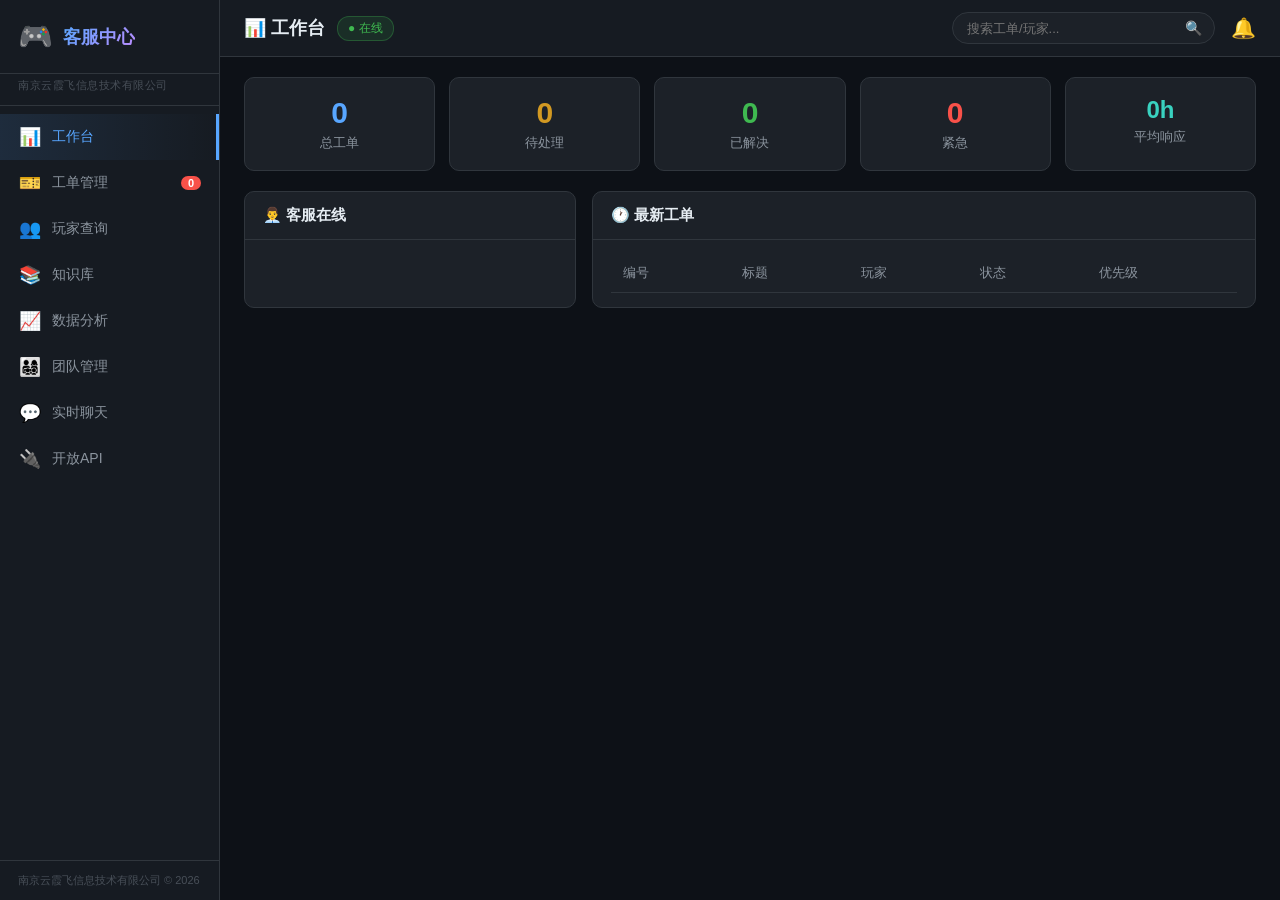
==== static/index.html @ 90fb7ded "🎮 游戏客服管理系统 - 初始提交 Game Customer Service Management System - FastAPI 后端 + SQLite 数据库 - WebSocket 实时聊天" ====
<!DOCTYPE html>
<html lang="zh-CN">
<head>
    <meta charset="UTF-8">
    <meta name="viewport" content="width=device-width, initial-scale=1.0">
    <title>🎮 游戏客服管理系统</title>
    <link rel="stylesheet" href="/static/css/style.css">
</head>
<body>
    <div id="app">
        <!-- Sidebar -->
        <aside class="sidebar">
            <div class="logo">
                <span class="logo-icon">🎮</span>
                <span class="logo-text">客服中心</span>
            </div>
            <div class="company-badge">南京云霞飞信息技术有限公司</div>
            <nav class="nav-menu">
                <div class="nav-item active" data-view="dashboard" onclick="switchView('dashboard')">
                    <span class="nav-icon">📊</span>
                    <span>工作台</span>
                </div>
                <div class="nav-item" data-view="tickets" onclick="switchView('tickets')">
                    <span class="nav-icon">🎫</span>
                    <span>工单管理</span>
                    <span class="badge" id="ticket-badge">0</span>
                </div>
                <div class="nav-item" data-view="players" onclick="switchView('players')">
                    <span class="nav-icon">👥</span>
                    <span>玩家查询</span>
                </div>
                <div class="nav-item" data-view="knowledge" onclick="switchView('knowledge')">
                    <span class="nav-icon">📚</span>
                    <span>知识库</span>
                </div>
                <div class="nav-item" data-view="analytics" onclick="switchView('analytics')">
                    <span class="nav-icon">📈</span>
                    <span>数据分析</span>
                </div>
                <div class="nav-item" data-view="team" onclick="switchView('team')">
                    <span class="nav-icon">👨‍👩‍👧‍👦</span>
                    <span>团队管理</span>
                </div>
                <div class="nav-item" data-view="livechat" onclick="switchView('livechat')">
                    <span class="nav-icon">💬</span>
                    <span>实时聊天</span>
                    <span class="badge" id="livechat-badge" style="display:none">0</span>
                </div>
                <div class="nav-item" onclick="window.open('/api-docs.html','_self')">
                    <span class="nav-icon">🔌</span>
                    <span>开放API</span>
                </div>
            </nav>
            <div class="sidebar-footer">
                <div class="version">南京云霞飞信息技术有限公司 © 2026</div>
            </div>
        </aside>

        <!-- Main Content -->
        <main class="main-content">
            <header class="topbar">
                <div class="topbar-left">
                    <h2 id="view-title">📊 工作台</h2>
                    <span class="online-status">● 在线</span>
                </div>
                <div class="topbar-right">
                    <div class="search-box">
                        <input type="text" id="global-search" placeholder="搜索工单/玩家..." onkeydown="if(event.key==='Enter')globalSearch()">
                        <button onclick="globalSearch()">🔍</button>
                    </div>
                    <div class="notif-bell">🔔</div>
                </div>
            </header>

            <div class="content-area">

                <!-- ═══ DASHBOARD ═══ -->
                <div id="view-dashboard" class="view active">
                    <div class="stats-grid" id="stats-grid">
                        <div class="stat-card stat-total"><div class="stat-value" id="stat-total">0</div><div class="stat-label">总工单</div></div>
                        <div class="stat-card stat-open"><div class="stat-value" id="stat-open">0</div><div class="stat-label">待处理</div></div>
                        <div class="stat-card stat-resolved"><div class="stat-value" id="stat-resolved">0</div><div class="stat-label">已解决</div></div>
                        <div class="stat-card stat-urgent"><div class="stat-value" id="stat-urgent">0</div><div class="stat-label">紧急</div></div>
                        <div class="stat-card stat-avg"><div class="stat-value" id="stat-avg">0h</div><div class="stat-label">平均响应</div></div>
                    </div>

                    <div class="dashboard-grid">
                        <div class="card card-agents">
                            <div class="card-header"><h3>👨‍💼 客服在线</h3></div>
                            <div class="card-body" id="agent-list"></div>
                        </div>
                        <div class="card card-recent">
                            <div class="card-header"><h3>🕐 最新工单</h3></div>
                            <div class="card-body"><table id="recent-tickets-table"><thead><tr><th>编号</th><th>标题</th><th>玩家</th><th>状态</th><th>优先级</th></tr></thead><tbody></tbody></table></div>
                        </div>
                    </div>
                </div>

                <!-- ═══ TICKETS ═══ -->
                <div id="view-tickets" class="view">
                    <div class="toolbar">
                        <div class="filter-group">
                            <select id="filter-status" onchange="loadTickets()">
                                <option value="">全部状态</option>
                                <option value="open">待处理</option>
                                <option value="in_progress">处理中</option>
                                <option value="waiting_player">等待玩家</option>
                                <option value="resolved">已解决</option>
                                <option value="closed">已关闭</option>
                            </select>
                            <select id="filter-priority" onchange="loadTickets()">
                                <option value="">全部优先级</option>
                                <option value="urgent">紧急</option>
                                <option value="high">高</option>
                                <option value="medium">中</option>
                                <option value="low">低</option>
                            </select>
                            <select id="filter-category" onchange="loadTickets()">
                                <option value="">全部类别</option>
                                <option value="account">账号</option>
                                <option value="payment">充值</option>
                                <option value="gameplay">游戏</option>
                                <option value="bug">BUG</option>
                                <option value="report">举报</option>
                                <option value="other">其他</option>
                            </select>
                            <input type="text" id="ticket-search" placeholder="搜索工单..." onkeydown="if(event.key==='Enter')loadTickets()">
                        </div>
                        <button class="btn btn-primary" onclick="openNewTicket()">➕ 新建工单</button>
                    </div>
                    <div class="card">
                        <div class="card-body"><table id="tickets-table"><thead><tr><th>编号</th><th>标题</th><th>类别</th><th>玩家</th><th>客服</th><th>优先级</th><th>状态</th><th>时间</th><th>操作</th></tr></thead><tbody></tbody></table></div>
                    </div>
                    <div class="pagination" id="tickets-pagination"></div>
                </div>

                <!-- ═══ TICKET DETAIL (modal) ═══ -->
                <div id="ticket-modal" class="modal-overlay" style="display:none" onclick="if(event.target===this)closeTicketModal()">
                    <div class="modal ticket-modal-content">
                        <div class="modal-header">
                            <h3 id="ticket-detail-title">工单详情</h3>
                            <span class="modal-close" onclick="closeTicketModal()">✕</span>
                        </div>
                        <div class="modal-body">
                            <div id="ticket-detail-main"></div>
                        </div>
                    </div>
                </div>

                <!-- ═══ NEW TICKET MODAL ═══ -->
                <div id="new-ticket-modal" class="modal-overlay" style="display:none" onclick="if(event.target===this)closeNewTicketModal()">
                    <div class="modal">
                        <div class="modal-header">
                            <h3>新建工单</h3>
                            <span class="modal-close" onclick="closeNewTicketModal()">✕</span>
                        </div>
                        <div class="modal-body">
                            <div class="form-group">
                                <label>玩家ID</label>
                                <input type="text" id="new-ticket-player" placeholder="输入玩家ID">
                            </div>
                            <div class="form-group">
                                <label>标题</label>
                                <input type="text" id="new-ticket-title" placeholder="工单标题">
                            </div>
                            <div class="form-group">
                                <label>类别</label>
                                <select id="new-ticket-category">
                                    <option value="account">账号</option>
                                    <option value="payment">充值</option>
                                    <option value="gameplay">游戏</option>
                                    <option value="bug">BUG</option>
                                    <option value="report">举报</option>
                                    <option value="other">其他</option>
                                </select>
                            </div>
                            <div class="form-group">
                                <label>优先级</label>
                                <select id="new-ticket-priority">
                                    <option value="low">低</option>
                                    <option value="medium" selected>中</option>
                                    <option value="high">高</option>
                                    <option value="urgent">紧急</option>
                                </select>
                            </div>
                            <div class="form-group">
                                <label>描述</label>
                                <textarea id="new-ticket-desc" rows="5" placeholder="详细描述问题..."></textarea>
                            </div>
                            <button class="btn btn-primary" onclick="submitNewTicket()">提交工单</button>
                        </div>
                    </div>
                </div>

                <!-- ═══ PLAYERS ═══ -->
                <div id="view-players" class="view">
                    <div class="toolbar">
                        <div class="filter-group">
                            <input type="text" id="player-search" placeholder="搜索玩家ID/昵称..." onkeydown="if(event.key==='Enter')loadPlayers()">
                        </div>
                        <button class="btn btn-primary" onclick="loadPlayers()">🔍 搜索</button>
                    </div>
                    <div class="card">
                            <div class="card-body"><table id="players-table"><thead><tr><th>ID</th><th>昵称</th><th>语言</th><th>服务器</th><th>等级</th><th>VIP</th><th>充值</th><th>状态</th><th>工单数</th><th>操作</th></tr></thead><tbody></tbody></table></div>
                    </div>
                    <div class="pagination" id="players-pagination"></div>
                </div>

                <!-- ═══ PLAYER DETAIL MODAL ═══ -->
                <div id="player-modal" class="modal-overlay" style="display:none" onclick="if(event.target===this)closePlayerModal()">
                    <div class="modal player-modal-content">
                        <div class="modal-header">
                            <h3 id="player-detail-title">玩家详情</h3>
                            <span class="modal-close" onclick="closePlayerModal()">✕</span>
                        </div>
                        <div class="modal-body" id="player-detail-body"></div>
                        <div class="modal-footer" style="padding:12px 20px;border-top:1px solid var(--border);display:flex;gap:8px;align-items:center">
                            <label style="font-size:13px;color:var(--text-secondary)">语言设置:</label>
                            <select id="player-lang-select" style="background:var(--bg-card);border:1px solid var(--border);border-radius:var(--radius-sm);padding:6px 10px;color:var(--text-primary);font-size:13px" onchange="updatePlayerLanguage()"></select>
                        </div>
                    </div>
                </div>

                <!-- ═══ KNOWLEDGE BASE ═══ -->
                <div id="view-knowledge" class="view">
                    <div class="toolbar">
                        <div class="filter-group">
                            <input type="text" id="kb-search" placeholder="搜索知识库..." onkeydown="if(event.key==='Enter')loadKB()">
                            <select id="kb-category" onchange="loadKB()">
                                <option value="">全部分类</option>
                                <option value="payment">充值</option>
                                <option value="account">账号</option>
                                <option value="report">举报</option>
                                <option value="general">通用</option>
                                <option value="bug">BUG</option>
                                <option value="gameplay">游戏</option>
                            </select>
                        </div>
                        <button class="btn btn-primary" onclick="openNewArticle()">📝 新建文章</button>
                    </div>
                    <div class="kb-grid" id="kb-list"></div>
                </div>

                <!-- ═══ KNOWLEDGE ARTICLE MODAL ═══ -->
                <div id="article-modal" class="modal-overlay" style="display:none" onclick="if(event.target===this)closeArticleModal()">
                    <div class="modal article-modal-content">
                        <div class="modal-header">
                            <h3 id="article-title">知识文章</h3>
                            <span class="modal-close" onclick="closeArticleModal()">✕</span>
                        </div>
                        <div class="modal-body" id="article-body"></div>
                    </div>
                </div>

                <!-- ═══ NEW ARTICLE MODAL ═══ -->
                <div id="new-article-modal" class="modal-overlay" style="display:none" onclick="if(event.target===this)closeNewArticleModal()">
                    <div class="modal">
                        <div class="modal-header">
                            <h3>新建文章</h3>
                            <span class="modal-close" onclick="closeNewArticleModal()">✕</span>
                        </div>
                        <div class="modal-body">
                            <div class="form-group"><label>标题</label><input type="text" id="new-article-title"></div>
                            <div class="form-group"><label>分类</label>
                                <select id="new-article-category">
                                    <option value="payment">充值</option>
                                    <option value="account">账号</option>
                                    <option value="report">举报</option>
                                    <option value="general">通用</option>
                                    <option value="bug">BUG</option>
                                    <option value="gameplay">游戏</option>
                                </select>
                            </div>
                            <div class="form-group"><label>标签 (逗号分隔)</label><input type="text" id="new-article-tags" placeholder="充值,到账,补发"></div>
                            <div class="form-group"><label>内容 (支持Markdown)</label><textarea id="new-article-content" rows="12"></textarea></div>
                            <button class="btn btn-primary" onclick="submitNewArticle()">保存文章</button>
                        </div>
                    </div>
                </div>

                <!-- ═══ ANALYTICS ═══ -->
                <div id="view-analytics" class="view">
                    <div class="toolbar">
                        <span style="color:#aaa;font-size:14px;">数据概览</span>
                        <select id="analytics-period" onchange="loadAnalytics()">
                            <option value="7d">最近7天</option>
                            <option value="30d">最近30天</option>
                        </select>
                    </div>
                    <div class="charts-grid">
                        <div class="card"><div class="card-header"><h3>📅 每日工单量</h3></div><div class="card-body"><div class="chart-bars" id="chart-daily"></div></div></div>
                        <div class="card"><div class="card-header"><h3>📂 类别分布</h3></div><div class="card-body"><div class="chart-bars" id="chart-categories"></div></div></div>
                        <div class="card"><div class="card-header"><h3>🎯 优先级分布</h3></div><div class="card-body"><div class="chart-donut" id="chart-priority"></div></div></div>
                        <div class="card"><div class="card-header"><h3>🏆 客服绩效</h3></div><div class="card-body"><div class="chart-bars" id="chart-agents"></div></div></div>
                    </div>
                </div>

                <!-- ═══ TEAM ═══ -->
                <div id="view-team" class="view">
                    <div class="card">
                        <div class="card-header"><h3>👨‍👩‍👧‍👦 团队成员</h3></div>
                        <div class="card-body"><div class="team-grid" id="team-list"></div></div>
                    </div>
                </div>

                <!-- ═══ LIVE CHAT ═══ -->
                <div id="view-livechat" class="view">
                    <div class="toolbar">
                        <span style="color:var(--text-secondary);font-size:14px">💬 实时在线聊天</span>
                        <span id="livechat-status" style="font-size:12px;color:var(--text-muted)">正在连接...</span>
                    </div>
                    <div class="livechat-layout">
                        <div class="card livechat-sidebar">
                            <div class="card-header"><h3>💬 活跃聊天</h3></div>
                            <div class="card-body" id="active-chats-list">
                                <div style="text-align:center;padding:30px;color:var(--text-muted)">暂无活跃聊天</div>
                            </div>
                        </div>
                        <div class="card livechat-main">
                            <div class="card-header" id="livechat-header" style="display:flex;justify-content:space-between;align-items:center">
                                <h3 id="livechat-title">选择一个聊天</h3>
                                <div id="livechat-actions" style="display:none;gap:6px">
                                    <button class="btn btn-sm" id="livechat-ai-btn" style="border-color:var(--accent-blue);color:var(--accent-blue)" onclick="suggestLiveChatReply()">🤖 AI建议</button>
                                </div>
                            </div>
                            <div class="card-body" id="livechat-messages">
                                <div style="text-align:center;padding:40px;color:var(--text-muted)">👈 从左侧选择一个活跃聊天</div>
                            </div>
                            <div id="livechat-input-area" style="display:none;padding:10px 18px;border-top:1px solid var(--border);gap:8px">
                                <textarea id="livechat-input" placeholder="输入消息..." style="flex:1;background:var(--bg-card);border:1px solid var(--border);border-radius:var(--radius-sm);padding:8px 12px;color:var(--text-primary);font-size:13px;resize:none;height:40px;outline:none;font-family:inherit" onkeydown="if(event.key==='Enter'&&!event.shiftKey){event.preventDefault();sendLiveChatMsg()}"></textarea>
                                <button class="btn btn-primary" onclick="sendLiveChatMsg()" style="align-self:flex-end">发送</button>
                            </div>
                        </div>
                    </div>
                </div>

            </div>
        </main>
    </div>

    <script src="/static/js/app.js"></script>
</body>
</html>
---- static/css/style.css ----
/* ═══════════════════════════════════════════════
   🎮 Game Customer Service - Dark Game Theme
   ═══════════════════════════════════════════════ */

:root {
    --bg-primary: #0d1117;
    --bg-secondary: #161b22;
    --bg-card: #1c2128;
    --bg-hover: #21262d;
    --border: #30363d;
    --text-primary: #e6edf3;
    --text-secondary: #8b949e;
    --text-muted: #484f58;
    --accent-blue: #58a6ff;
    --accent-green: #3fb950;
    --accent-orange: #d29922;
    --accent-red: #f85149;
    --accent-purple: #bc8cff;
    --accent-cyan: #39d2c0;
    --gradient-primary: linear-gradient(135deg, #58a6ff, #bc8cff);
    --gradient-danger: linear-gradient(135deg, #f85149, #d29922);
    --shadow: 0 2px 8px rgba(0,0,0,0.4);
    --radius: 10px;
    --radius-sm: 6px;
}

* { margin: 0; padding: 0; box-sizing: border-box; }

body {
    font-family: -apple-system, BlinkMacSystemFont, "Segoe UI", "PingFang SC", "Microsoft YaHei", sans-serif;
    background: var(--bg-primary);
    color: var(--text-primary);
    overflow: hidden;
    height: 100vh;
}

#app { display: flex; height: 100vh; }

/* ─── Sidebar ─── */
.sidebar {
    width: 220px;
    background: var(--bg-secondary);
    border-right: 1px solid var(--border);
    display: flex;
    flex-direction: column;
    flex-shrink: 0;
}

.logo {
    padding: 20px 18px;
    display: flex;
    align-items: center;
    gap: 10px;
    border-bottom: 1px solid var(--border);
}
.logo-icon { font-size: 28px; }
.logo-text {
    font-size: 18px;
    font-weight: 700;
    background: var(--gradient-primary);
    -webkit-background-clip: text;
    -webkit-text-fill-color: transparent;
}

.company-badge {
    padding: 4px 18px 12px;
    font-size: 11px;
    color: var(--text-muted);
    border-bottom: 1px solid var(--border);
    letter-spacing: 0.5px;
}

.nav-menu { flex: 1; padding: 8px 0; }
.nav-item {
    display: flex;
    align-items: center;
    gap: 10px;
    padding: 12px 18px;
    cursor: pointer;
    color: var(--text-secondary);
    transition: all 0.2s;
    font-size: 14px;
    position: relative;
}
.nav-item:hover {
    background: var(--bg-hover);
    color: var(--text-primary);
}
.nav-item.active {
    background: linear-gradient(90deg, rgba(88,166,255,0.12), transparent);
    color: var(--accent-blue);
    border-right: 3px solid var(--accent-blue);
}
.nav-icon { font-size: 18px; width: 24px; text-align: center; }
.badge {
    margin-left: auto;
    background: var(--accent-red);
    color: #fff;
    font-size: 11px;
    padding: 1px 7px;
    border-radius: 10px;
    font-weight: 600;
}

.sidebar-footer {
    padding: 12px 18px;
    border-top: 1px solid var(--border);
    color: var(--text-muted);
    font-size: 11px;
}

/* ─── Main Content ─── */
.main-content {
    flex: 1;
    display: flex;
    flex-direction: column;
    overflow: hidden;
}

.topbar {
    padding: 12px 24px;
    display: flex;
    justify-content: space-between;
    align-items: center;
    border-bottom: 1px solid var(--border);
    background: var(--bg-secondary);
}
.topbar-left { display: flex; align-items: center; gap: 12px; }
.topbar-left h2 { font-size: 18px; font-weight: 600; }
.online-status {
    font-size: 12px;
    color: var(--accent-green);
    background: rgba(63,185,80,0.12);
    padding: 3px 10px;
    border-radius: 12px;
    border: 1px solid rgba(63,185,80,0.3);
}
.topbar-right { display: flex; align-items: center; gap: 16px; }
.search-box {
    display: flex;
    align-items: center;
    background: var(--bg-card);
    border: 1px solid var(--border);
    border-radius: 20px;
    overflow: hidden;
}
.search-box input {
    background: transparent;
    border: none;
    padding: 7px 14px;
    color: var(--text-primary);
    font-size: 13px;
    width: 220px;
    outline: none;
}
.search-box button {
    background: transparent;
    border: none;
    padding: 7px 12px;
    cursor: pointer;
    font-size: 14px;
}
.notif-bell { cursor: pointer; font-size: 20px; }

.content-area {
    flex: 1;
    overflow-y: auto;
    padding: 20px 24px;
}

/* ─── Views ─── */
.view { display: none; }
.view.active { display: block; }

/* ─── Stats Grid ─── */
.stats-grid {
    display: grid;
    grid-template-columns: repeat(5, 1fr);
    gap: 14px;
    margin-bottom: 20px;
}
.stat-card {
    background: var(--bg-card);
    border: 1px solid var(--border);
    border-radius: var(--radius);
    padding: 18px;
    text-align: center;
    transition: transform 0.2s;
}
.stat-card:hover { transform: translateY(-2px); }
.stat-value {
    font-size: 30px;
    font-weight: 700;
    margin-bottom: 4px;
}
.stat-label { font-size: 13px; color: var(--text-secondary); }
.stat-total .stat-value { color: var(--accent-blue); }
.stat-open .stat-value { color: var(--accent-orange); }
.stat-resolved .stat-value { color: var(--accent-green); }
.stat-urgent .stat-value { color: var(--accent-red); }
.stat-avg .stat-value { color: var(--accent-cyan); font-size: 24px; }

/* ─── Cards ─── */
.card {
    background: var(--bg-card);
    border: 1px solid var(--border);
    border-radius: var(--radius);
    margin-bottom: 16px;
}
.card-header {
    padding: 14px 18px;
    border-bottom: 1px solid var(--border);
}
.card-header h3 { font-size: 15px; font-weight: 600; }
.card-body { padding: 14px 18px; }

.dashboard-grid {
    display: grid;
    grid-template-columns: 1fr 2fr;
    gap: 16px;
}

/* ─── Tables ─── */
table { width: 100%; border-collapse: collapse; font-size: 13px; }
thead th {
    text-align: left;
    padding: 10px 12px;
    color: var(--text-secondary);
    font-weight: 500;
    border-bottom: 1px solid var(--border);
    white-space: nowrap;
}
tbody td {
    padding: 10px 12px;
    border-bottom: 1px solid var(--border);
    white-space: nowrap;
}
tbody tr:hover { background: var(--bg-hover); }
tbody tr:last-child td { border-bottom: none; }

/* ─── Tags / Status / Priority ─── */
.tag {
    display: inline-block;
    font-size: 11px;
    padding: 2px 8px;
    border-radius: 10px;
    font-weight: 500;
    white-space: nowrap;
}
.tag-open { background: rgba(88,166,255,0.15); color: var(--accent-blue); }
.tag-in_progress, .tag-processing { background: rgba(210,153,34,0.15); color: var(--accent-orange); }
.tag-waiting_player { background: rgba(188,140,255,0.15); color: var(--accent-purple); }
.tag-resolved { background: rgba(63,185,80,0.15); color: var(--accent-green); }
.tag-closed { background: rgba(139,148,158,0.2); color: var(--text-secondary); }
.tag-urgent { background: rgba(248,81,73,0.15); color: var(--accent-red); }
.tag-high { background: rgba(210,153,34,0.15); color: var(--accent-orange); }
.tag-medium { background: rgba(88,166,255,0.15); color: var(--accent-blue); }
.tag-low { background: rgba(139,148,158,0.2); color: var(--text-secondary); }
.tag-account { background: rgba(188,140,255,0.15); color: var(--accent-purple); }
.tag-payment { background: rgba(57,210,192,0.15); color: var(--accent-cyan); }
.tag-gameplay, .tag-bug { background: rgba(210,153,34,0.15); color: var(--accent-orange); }
.tag-report { background: rgba(248,81,73,0.15); color: var(--accent-red); }

/* ─── Toolbar ─── */
.toolbar {
    display: flex;
    justify-content: space-between;
    align-items: center;
    margin-bottom: 14px;
    gap: 12px;
    flex-wrap: wrap;
}
.filter-group {
    display: flex;
    gap: 8px;
    flex-wrap: wrap;
    align-items: center;
}
.filter-group select, .filter-group input {
    background: var(--bg-card);
    border: 1px solid var(--border);
    border-radius: var(--radius-sm);
    padding: 7px 12px;
    color: var(--text-primary);
    font-size: 13px;
    outline: none;
}
.filter-group input { width: 180px; }

/* ─── Buttons ─── */
.btn {
    padding: 7px 16px;
    border: 1px solid var(--border);
    border-radius: var(--radius-sm);
    font-size: 13px;
    cursor: pointer;
    transition: all 0.2s;
    background: var(--bg-hover);
    color: var(--text-primary);
    white-space: nowrap;
}
.btn:hover { background: var(--border); }
.btn-primary {
    background: var(--accent-blue);
    color: #fff;
    border-color: var(--accent-blue);
}
.btn-primary:hover { filter: brightness(1.15); }
.btn-sm { padding: 4px 10px; font-size: 12px; }

/* ─── Modal ─── */
.modal-overlay {
    position: fixed;
    inset: 0;
    background: rgba(0,0,0,0.7);
    z-index: 1000;
    display: flex;
    align-items: center;
    justify-content: center;
}
.modal {
    background: var(--bg-secondary);
    border: 1px solid var(--border);
    border-radius: var(--radius);
    min-width: 500px;
    max-width: 700px;
    max-height: 85vh;
    overflow-y: auto;
    box-shadow: 0 8px 32px rgba(0,0,0,0.6);
}
.modal-header {
    display: flex;
    justify-content: space-between;
    align-items: center;
    padding: 16px 20px;
    border-bottom: 1px solid var(--border);
}
.modal-header h3 { font-size: 16px; font-weight: 600; }
.modal-close { cursor: pointer; font-size: 20px; color: var(--text-secondary); }
.modal-close:hover { color: var(--text-primary); }
.modal-body { padding: 20px; }

.ticket-modal-content { min-width: 700px; }
.player-modal-content { min-width: 650px; }
.article-modal-content { min-width: 650px; }

.form-group { margin-bottom: 14px; }
.form-group label {
    display: block;
    margin-bottom: 5px;
    font-size: 13px;
    color: var(--text-secondary);
}
.form-group input, .form-group select, .form-group textarea {
    width: 100%;
    background: var(--bg-card);
    border: 1px solid var(--border);
    border-radius: var(--radius-sm);
    padding: 8px 12px;
    color: var(--text-primary);
    font-size: 13px;
    outline: none;
    font-family: inherit;
}
.form-group textarea { resize: vertical; }

/* ─── Pagination ─── */
.pagination {
    display: flex;
    justify-content: center;
    gap: 6px;
    margin-top: 12px;
}
.pagination button {
    background: var(--bg-card);
    border: 1px solid var(--border);
    border-radius: 4px;
    padding: 5px 12px;
    color: var(--text-primary);
    cursor: pointer;
    font-size: 13px;
}
.pagination button:hover { background: var(--bg-hover); }
.pagination button.active { background: var(--accent-blue); border-color: var(--accent-blue); }

/* ─── KB Grid ─── */
.kb-grid {
    display: grid;
    grid-template-columns: repeat(auto-fill, minmax(280px, 1fr));
    gap: 14px;
}
.kb-card {
    background: var(--bg-card);
    border: 1px solid var(--border);
    border-radius: var(--radius);
    padding: 18px;
    cursor: pointer;
    transition: all 0.2s;
}
.kb-card:hover {
    border-color: var(--accent-blue);
    transform: translateY(-2px);
}
.kb-card h4 { font-size: 14px; margin-bottom: 6px; }
.kb-card .meta { font-size: 12px; color: var(--text-secondary); margin-bottom: 8px; }
.kb-card .tags { display: flex; gap: 4px; flex-wrap: wrap; }
.kb-card .tags span {
    font-size: 11px;
    background: rgba(88,166,255,0.1);
    color: var(--accent-blue);
    padding: 2px 7px;
    border-radius: 8px;
}

/* ─── Charts ─── */
.charts-grid {
    display: grid;
    grid-template-columns: 1fr 1fr;
    gap: 16px;
}
.chart-bars {
    display: flex;
    align-items: flex-end;
    gap: 6px;
    min-height: 140px;
    padding: 10px 0;
}
.chart-bar {
    flex: 1;
    background: var(--accent-blue);
    border-radius: 4px 4px 0 0;
    min-height: 4px;
    position: relative;
    transition: height 0.3s;
}
.chart-bar .bar-label {
    position: absolute;
    bottom: -20px;
    left: 50%;
    transform: translateX(-50%);
    font-size: 10px;
    color: var(--text-secondary);
    white-space: nowrap;
}
.chart-bar .bar-value {
    position: absolute;
    top: -18px;
    left: 50%;
    transform: translateX(-50%);
    font-size: 11px;
    font-weight: 600;
    color: var(--text-primary);
}
.chart-donut {
    display: flex;
    flex-direction: column;
    gap: 8px;
    padding: 10px 0;
}
.donut-item {
    display: flex;
    align-items: center;
    gap: 10px;
    font-size: 13px;
}
.donut-bar {
    flex: 1;
    height: 18px;
    background: var(--bg-hover);
    border-radius: 9px;
    overflow: hidden;
}
.donut-fill {
    height: 100%;
    border-radius: 9px;
    transition: width 0.5s;
}
.donut-label { min-width: 60px; }
.donut-count { min-width: 40px; text-align: right; color: var(--text-secondary); }

/* ─── Team Grid ─── */
.team-grid {
    display: grid;
    grid-template-columns: repeat(auto-fill, minmax(200px, 1fr));
    gap: 14px;
}
.team-card {
    background: var(--bg-card);
    border: 1px solid var(--border);
    border-radius: var(--radius);
    padding: 18px;
    text-align: center;
}
.team-card .avatar { font-size: 40px; margin-bottom: 8px; }
.team-card .name { font-size: 14px; font-weight: 600; }
.team-card .role {
    font-size: 12px;
    color: var(--text-secondary);
    margin-bottom: 8px;
}
.team-card .stats { font-size: 12px; color: var(--text-muted); }

/* ─── Agents on Dashboard ─── */
.agent-mini {
    display: flex;
    align-items: center;
    gap: 10px;
    padding: 8px 0;
    border-bottom: 1px solid var(--border);
}
.agent-mini:last-child { border-bottom: none; }
.agent-mini .avatar { font-size: 28px; }
.agent-mini .info { flex: 1; }
.agent-mini .name { font-size: 13px; font-weight: 500; }
.agent-mini .count { font-size: 12px; color: var(--accent-orange); }

/* ─── Ticket Detail ─── */
.ticket-info-row {
    display: flex;
    gap: 16px;
    margin-bottom: 16px;
    flex-wrap: wrap;
}
.ticket-info-item { font-size: 13px; color: var(--text-secondary); }
.ticket-info-item strong { color: var(--text-primary); }

.ticket-messages {
    max-height: 400px;
    overflow-y: auto;
    margin-bottom: 14px;
}
.msg-bubble {
    padding: 10px 14px;
    margin-bottom: 10px;
    border-radius: 10px;
    max-width: 80%;
    font-size: 13px;
    line-height: 1.5;
}
.msg-player {
    background: rgba(88,166,255,0.1);
    border: 1px solid rgba(88,166,255,0.2);
    margin-right: auto;
}
.msg-agent {
    background: rgba(57,210,192,0.1);
    border: 1px solid rgba(57,210,192,0.2);
    margin-left: auto;
}
.msg-system {
    background: var(--bg-hover);
    border: 1px solid var(--border);
    margin: 0 auto;
    text-align: center;
    font-size: 12px;
    color: var(--text-secondary);
}
.msg-header {
    font-size: 11px;
    color: var(--text-secondary);
    margin-bottom: 4px;
    display: flex;
    justify-content: space-between;
}
.reply-area {
    display: flex;
    gap: 8px;
    margin-top: 14px;
}
.reply-area textarea {
    flex: 1;
    background: var(--bg-card);
    border: 1px solid var(--border);
    border-radius: var(--radius-sm);
    padding: 8px 12px;
    color: var(--text-primary);
    font-size: 13px;
    resize: none;
    height: 60px;
    outline: none;
    font-family: inherit;
}
.reply-area button { align-self: flex-end; }

/* ─── Player Detail ─── */
.player-stat-grid {
    display: grid;
    grid-template-columns: repeat(3, 1fr);
    gap: 12px;
    margin-bottom: 16px;
}
.player-stat {
    background: var(--bg-card);
    border: 1px solid var(--border);
    border-radius: var(--radius-sm);
    padding: 12px;
    text-align: center;
}
.player-stat .val { font-size: 20px; font-weight: 700; }
.player-stat .lbl { font-size: 12px; color: var(--text-secondary); }
.vip-badge {
    background: linear-gradient(135deg, #d29922, #bc8cff);
    color: #fff;
    padding: 2px 8px;
    border-radius: 8px;
    font-size: 11px;
    font-weight: 600;
}
.status-active { color: var(--accent-green); }
.status-banned { color: var(--accent-red); }
.status-frozen { color: var(--accent-orange); }

/* ─── Scrollbar ─── */
::-webkit-scrollbar { width: 6px; }
::-webkit-scrollbar-track { background: transparent; }
::-webkit-scrollbar-thumb { background: var(--border); border-radius: 3px; }
::-webkit-scrollbar-thumb:hover { background: var(--text-muted); }

/* ─── Article Content (render Markdown-ish) ─── */
.article-content { line-height: 1.7; font-size: 13px; }
.article-content h1 { font-size: 20px; margin: 16px 0 8px; }
.article-content h2 { font-size: 17px; margin: 14px 0 6px; }
.article-content h3 { font-size: 15px; margin: 12px 0 4px; }
.article-content p { margin: 6px 0; }
.article-content ul, .article-content ol { padding-left: 20px; margin: 6px 0; }
.article-content li { margin: 3px 0; }
.article-content code { background: var(--bg-hover); padding: 1px 5px; border-radius: 4px; font-size: 12px; }
.article-content pre {
    background: var(--bg-primary);
    border: 1px solid var(--border);
    border-radius: var(--radius-sm);
    padding: 12px;
    overflow-x: auto;
    font-size: 12px;
    margin: 8px 0;
}
.article-content table { font-size: 12px; margin: 8px 0; }
.article-content th, .article-content td { padding: 6px 10px; }

/* ─── Action Buttons Row ─── */
.action-row { display: flex; gap: 6px; }

/* ─── Language & AI Badges ─── */
.lang-badge {
    display: inline-flex;
    align-items: center;
    gap: 3px;
    font-size: 11px;
    padding: 2px 8px;
    border-radius: 10px;
    background: rgba(57,210,192,0.12);
    color: var(--accent-cyan);
    border: 1px solid rgba(57,210,192,0.25);
    font-weight: 500;
}
.msg-lang-badge {
    font-size: 13px;
    margin-right: 4px;
    vertical-align: middle;
}
.msg-ai-badge {
    display: inline-flex;
    align-items: center;
    font-size: 10px;
    padding: 1px 6px;
    border-radius: 6px;
    background: rgba(88,166,255,0.15);
    color: var(--accent-blue);
    border: 1px solid rgba(88,166,255,0.3);
    margin-right: 6px;
    font-weight: 500;
}
.msg-translated {
    margin-top: 8px;
    padding-top: 8px;
    border-top: 1px dashed rgba(57,210,192,0.3);
    font-size: 12px;
    color: var(--accent-cyan);
    line-height: 1.5;
}

/* ─── Toggle Switch ─── */
.toggle-switch {
    position: relative;
    display: inline-block;
    width: 36px;
    height: 20px;
    vertical-align: middle;
}
.toggle-switch input {
    opacity: 0;
    width: 0;
    height: 0;
}
.toggle-slider {
    position: absolute;
    cursor: pointer;
    top: 0; left: 0; right: 0; bottom: 0;
    background-color: var(--bg-hover);
    transition: 0.3s;
    border-radius: 20px;
    border: 1px solid var(--border);
}
.toggle-slider:before {
    position: absolute;
    content: "";
    height: 14px;
    width: 14px;
    left: 2px;
    bottom: 2px;
    background-color: var(--text-secondary);
    transition: 0.3s;
    border-radius: 50%;
}
.toggle-switch input:checked + .toggle-slider {
    background-color: rgba(63,185,80,0.2);
    border-color: var(--accent-green);
}
.toggle-switch input:checked + .toggle-slider:before {
    transform: translateX(16px);
    background-color: var(--accent-green);
}

/* ─── Toast Notification ─── */
@keyframes slideIn {
    from { transform: translateX(100px); opacity: 0; }
    to { transform: translateX(0); opacity: 1; }
}

/* ─── AI Suggestion Box ─── */
#ai-suggestion-box {
    animation: fadeIn 0.3s ease;
}
@keyframes fadeIn {
    from { opacity: 0; transform: translateY(-10px); }
    to { opacity: 1; transform: translateY(0); }
}

/* ─── Live Chat ─── */
.livechat-layout {
    display: flex;
    gap: 16px;
    height: calc(100vh - 140px);
}
.livechat-sidebar {
    width: 280px;
    flex-shrink: 0;
    display: flex;
    flex-direction: column;
    margin-bottom: 0;
}
.livechat-sidebar .card-body {
    flex: 1;
    overflow-y: auto;
    padding: 0;
}
.livechat-main {
    flex: 1;
    display: flex;
    flex-direction: column;
    margin-bottom: 0;
}
.livechat-main .card-body {
    flex: 1;
    overflow-y: auto;
}
.livechat-main #livechat-input-area {
    display: none;
}

.chat-item {
    padding: 12px 16px;
    border-bottom: 1px solid var(--border);
    cursor: pointer;
    transition: background 0.15s;
}
.chat-item:hover { background: var(--bg-hover); }
.chat-item.active { background: rgba(88,166,255,0.08); border-left: 3px solid var(--accent-blue); }
.chat-item .chat-title { font-size: 13px; font-weight: 500; margin-bottom: 4px; }
.chat-item .chat-meta {
    font-size: 11px;
    color: var(--text-secondary);
    display: flex;
    align-items: center;
    gap: 8px;
}
.chat-item .online-dot {
    width: 8px; height: 8px;
    border-radius: 50%;
    display: inline-block;
}
.chat-item .online-dot.online { background: var(--accent-green); }
.chat-item .online-dot.offline { background: var(--text-muted); }
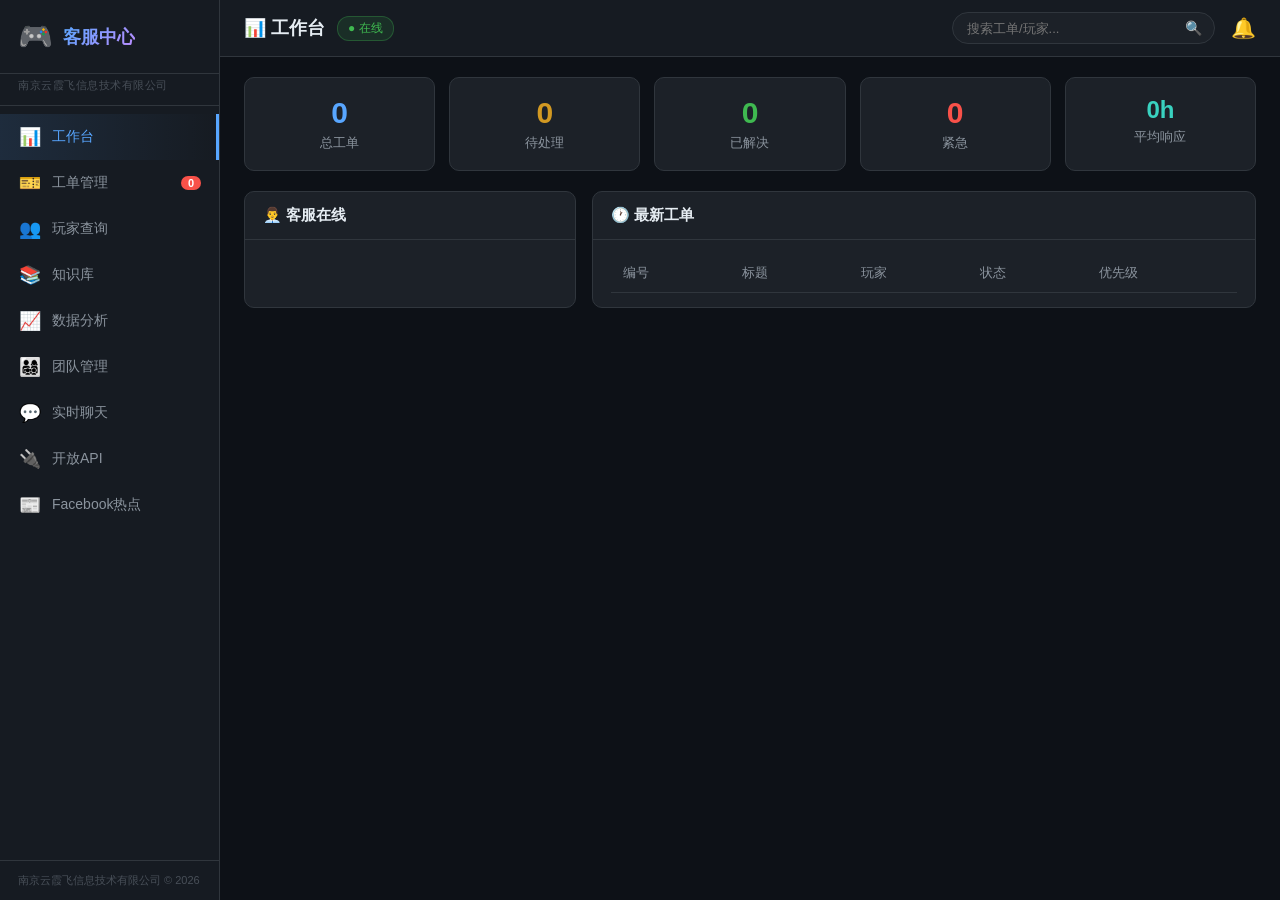
==== commit defd8d4c: "feat: add Facebook gaming news module + admin panel UI" ====
--- a/static/index.html
+++ b/static/index.html
@@ -49,6 +49,10 @@
                 <div class="nav-item" onclick="window.open('/api-docs.html','_self')">
                     <span class="nav-icon">🔌</span>
                     <span>开放API</span>
+                </div>
+                <div class="nav-item" data-view="facebook" onclick="switchView('facebook')">
+                    <span class="nav-icon">📰</span>
+                    <span>Facebook热点</span>
                 </div>
             </nav>
             <div class="sidebar-footer">
@@ -334,6 +338,40 @@
                     </div>
                 </div>
 
+                <!-- ═══ FACEBOOK NEWS ═══ -->
+                <div id="view-facebook" class="view">
+                    <div class="card" style="margin-bottom:16px">
+                        <div class="card-header">
+                            <h3>⚙️ Facebook 配置</h3>
+                            <div style="font-size:12px;color:var(--text-muted)">配置后自动获取游戏行业热点新闻</div>
+                        </div>
+                        <div class="card-body" id="fb-config-panel">
+                            <div style="display:grid;grid-template-columns:1fr 1fr;gap:12px;margin-bottom:12px">
+                                <input type="text" id="fb-app-id" placeholder="App ID" style="background:var(--bg-card);border:1px solid var(--border);border-radius:var(--radius-sm);padding:8px 12px;color:var(--text-primary)">
+                                <input type="password" id="fb-app-secret" placeholder="App Secret" style="background:var(--bg-card);border:1px solid var(--border);border-radius:var(--radius-sm);padding:8px 12px;color:var(--text-primary)">
+                            </div>
+                            <div style="display:flex;gap:8px;align-items:center;margin-bottom:12px">
+                                <input type="text" id="fb-proxy" placeholder="代理地址（可选，如 http://127.0.0.1:7890）" style="flex:1;background:var(--bg-card);border:1px solid var(--border);border-radius:var(--radius-sm);padding:8px 12px;color:var(--text-primary)">
+                                <button class="btn btn-secondary" onclick="testFbConnection()">🔌 测试连接</button>
+                                <button class="btn btn-primary" onclick="saveFbConfig()">💾 保存</button>
+                            </div>
+                            <div id="fb-config-status" style="font-size:13px;color:var(--text-muted)"></div>
+                        </div>
+                    </div>
+                    <div class="card">
+                        <div class="card-header">
+                            <h3>📰 游戏行业热点新闻</h3>
+                            <div style="display:flex;gap:8px;align-items:center">
+                                <button class="btn btn-sm btn-secondary" onclick="refreshFbNews()">🔄 刷新</button>
+                                <span id="fb-news-count" style="font-size:12px;color:var(--text-muted)">0 条</span>
+                            </div>
+                        </div>
+                        <div class="card-body" id="fb-news-list">
+                            <div style="text-align:center;padding:40px;color:var(--text-muted)">点击刷新获取最新游戏热点新闻 📰</div>
+                        </div>
+                    </div>
+                </div>
+
             </div>
         </main>
     </div>
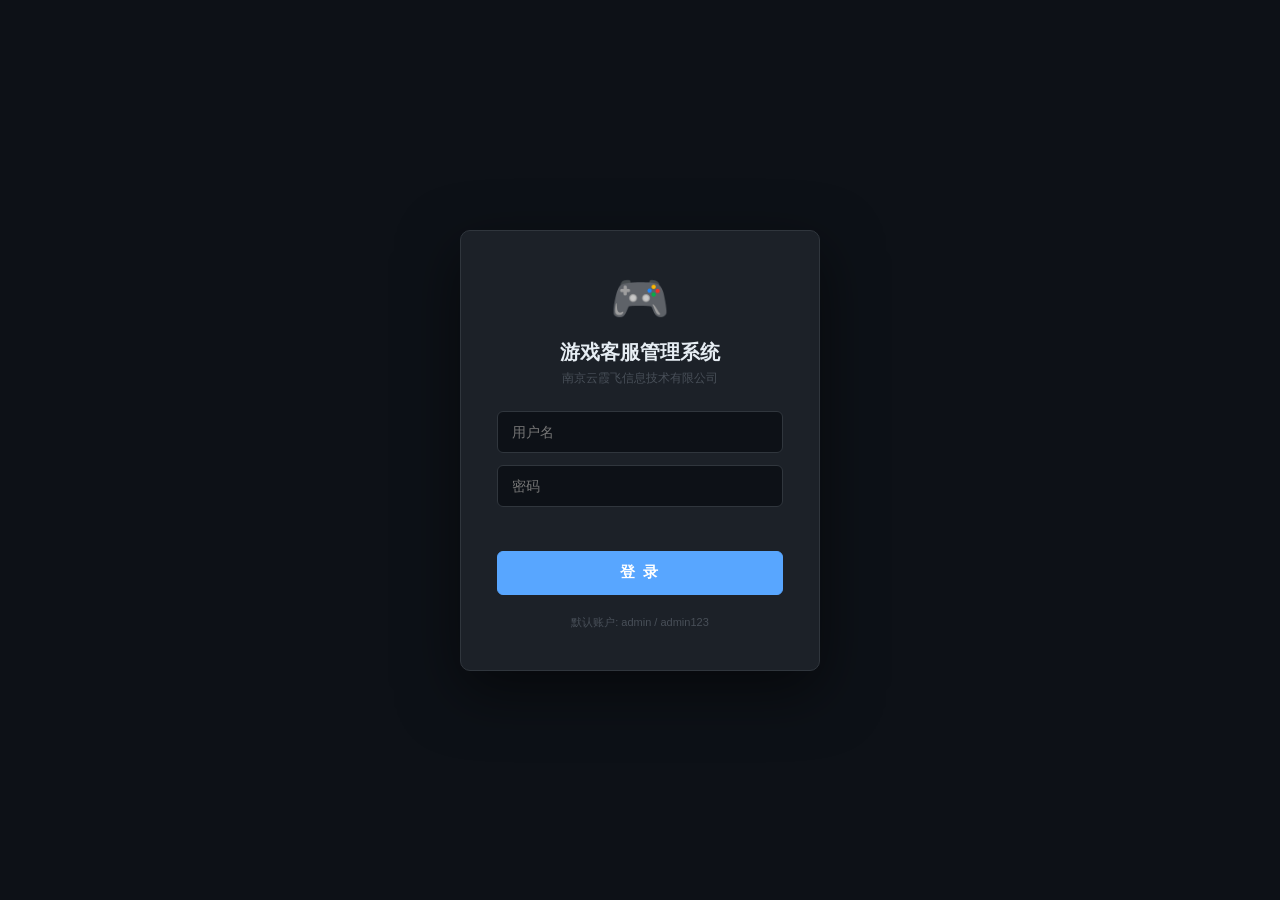
==== commit c07a4b6e: "feat: add user auth system + login page + super admin user management" ====
--- a/static/index.html
+++ b/static/index.html
@@ -7,6 +7,24 @@
     <link rel="stylesheet" href="/static/css/style.css">
 </head>
 <body>
+    <!-- ═══ LOGIN OVERLAY ═══ -->
+    <div id="login-overlay" class="login-overlay">
+        <div class="login-card">
+            <div class="login-logo">🎮</div>
+            <h2>游戏客服管理系统</h2>
+            <p class="login-subtitle">南京云霞飞信息技术有限公司</p>
+            <div class="login-form">
+                <input type="text" id="login-username" placeholder="用户名" autocomplete="username" onkeydown="if(event.key==='Enter')document.getElementById('login-password').focus()">
+                <input type="password" id="login-password" placeholder="密码" autocomplete="current-password" onkeydown="if(event.key==='Enter')doLogin()">
+                <div id="login-error" class="login-error"></div>
+                <button class="btn btn-primary login-btn" onclick="doLogin()">登 录</button>
+            </div>
+            <div class="login-footer">
+                <span>默认账户: admin / admin123</span>
+            </div>
+        </div>
+    </div>
+
     <div id="app">
         <!-- Sidebar -->
         <aside class="sidebar">
@@ -53,6 +71,10 @@
                 <div class="nav-item" data-view="facebook" onclick="switchView('facebook')">
                     <span class="nav-icon">📰</span>
                     <span>Facebook热点</span>
+                </div>
+                <div class="nav-item" data-view="users" onclick="switchView('users')" id="nav-users" style="display:none">
+                    <span class="nav-icon">👥</span>
+                    <span>用户管理</span>
                 </div>
             </nav>
             <div class="sidebar-footer">
@@ -372,6 +394,47 @@
                     </div>
                 </div>
 
+                <!-- ═══ USER MANAGEMENT (super_admin only) ═══ -->
+                <div id="view-users" class="view">
+                    <div class="toolbar">
+                        <span style="color:var(--text-secondary);font-size:14px">👥 系统账户管理</span>
+                        <button class="btn btn-primary" onclick="showAddUserForm()">➕ 添加账户</button>
+                    </div>
+                    <div class="card">
+                        <div class="card-body">
+                            <table id="users-table">
+                                <thead>
+                                    <tr><th>ID</th><th>用户名</th><th>显示名</th><th>角色</th><th>状态</th><th>创建时间</th><th>操作</th></tr>
+                                </thead>
+                                <tbody></tbody>
+                            </table>
+                        </div>
+                    </div>
+                </div>
+
+                <!-- ═══ ADD USER MODAL ═══ -->
+                <div id="add-user-modal" class="modal-overlay" style="display:none" onclick="if(event.target===this)closeAddUserModal()">
+                    <div class="modal" style="max-width:420px">
+                        <div class="modal-header">
+                            <h3>添加账户</h3>
+                            <span class="modal-close" onclick="closeAddUserModal()">✕</span>
+                        </div>
+                        <div class="modal-body">
+                            <div class="form-group"><label>用户名</label><input type="text" id="new-user-username" placeholder="至少3个字符"></div>
+                            <div class="form-group"><label>显示名称</label><input type="text" id="new-user-display" placeholder="如：张三"></div>
+                            <div class="form-group"><label>密码</label><input type="password" id="new-user-password" placeholder="至少6个字符"></div>
+                            <div class="form-group">
+                                <label>角色</label>
+                                <select id="new-user-role">
+                                    <option value="agent">客服人员</option>
+                                    <option value="super_admin">超级管理员</option>
+                                </select>
+                            </div>
+                            <button class="btn btn-primary" onclick="submitNewUser()" style="width:100%">创建账户</button>
+                        </div>
+                    </div>
+                </div>
+
             </div>
         </main>
     </div>
--- a/static/css/style.css
+++ b/static/css/style.css
@@ -791,3 +791,70 @@
 }
 .chat-item .online-dot.online { background: var(--accent-green); }
 .chat-item .online-dot.offline { background: var(--text-muted); }
+
+/* ═══ LOGIN PAGE ═══ */
+.login-overlay {
+    position: fixed; inset: 0;
+    background: var(--bg-primary);
+    display: flex; align-items: center; justify-content: center;
+    z-index: 9999;
+    transition: opacity 0.4s ease;
+}
+.login-overlay.hidden {
+    opacity: 0; pointer-events: none;
+}
+.login-card {
+    background: var(--bg-card);
+    border: 1px solid var(--border);
+    border-radius: var(--radius);
+    padding: 40px 36px;
+    width: 360px;
+    box-shadow: 0 20px 60px rgba(0,0,0,0.5);
+    text-align: center;
+}
+.login-logo {
+    font-size: 48px;
+    margin-bottom: 12px;
+}
+.login-card h2 {
+    font-size: 20px;
+    color: var(--text-primary);
+    margin-bottom: 4px;
+}
+.login-subtitle {
+    font-size: 12px;
+    color: var(--text-muted);
+    margin-bottom: 24px;
+}
+.login-form {
+    display: flex; flex-direction: column; gap: 12px;
+}
+.login-form input {
+    background: var(--bg-primary);
+    border: 1px solid var(--border);
+    border-radius: var(--radius-sm);
+    padding: 12px 14px;
+    color: var(--text-primary);
+    font-size: 14px;
+    outline: none;
+    transition: border-color 0.2s;
+}
+.login-form input:focus {
+    border-color: var(--accent-blue);
+}
+.login-error {
+    font-size: 13px;
+    color: var(--accent-red);
+    min-height: 20px;
+}
+.login-btn {
+    height: 44px;
+    font-size: 15px;
+    font-weight: 600;
+    letter-spacing: 2px;
+}
+.login-footer {
+    margin-top: 20px;
+    font-size: 11px;
+    color: var(--text-muted);
+}
